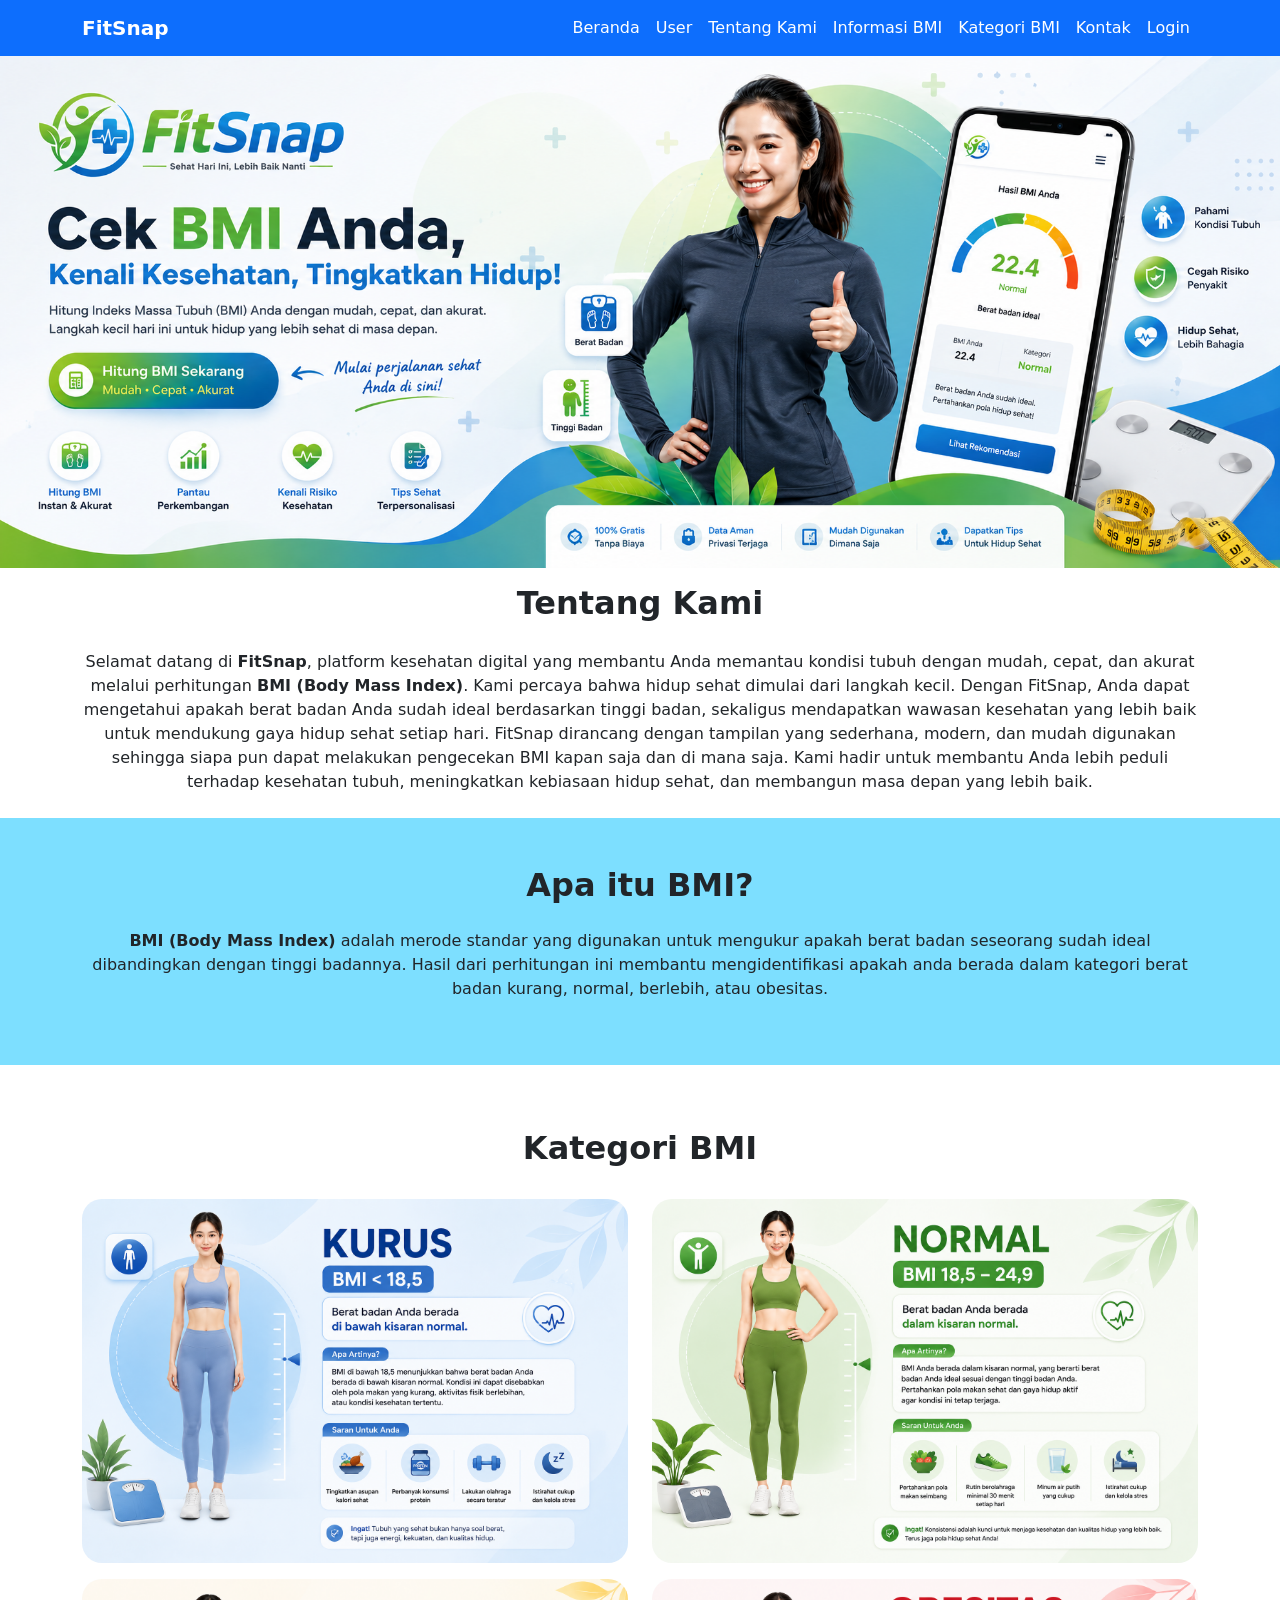
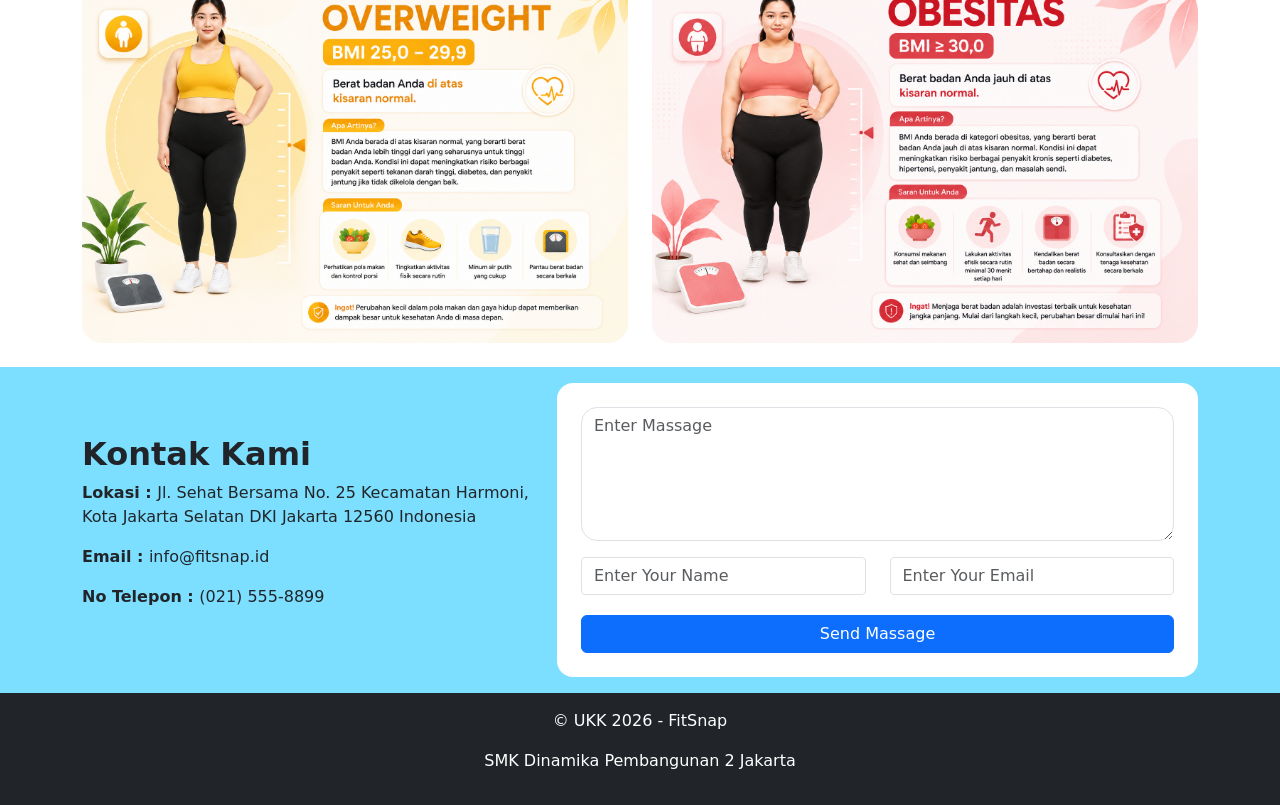
==== index.html @ 86f58594 "fix all fitur" ====
<!doctype html>
<html lang="en">
  <head>
    <meta charset="UTF-8" />
    <meta name="viewport" content="width=device-width, initial-scale=1.0" />
    <title>FitSnap - Dashboard</title>
    <link rel="stylesheet" href="css/bootstrap.min.css" />
    <link rel="stylesheet" type="text/css" href="assets/style.css" />
  </head>
  <body>
    <nav class="navbar navbar-expand-lg sticky-top bg-primary">
      <div class="container">
        <a class="navbar-brand text-white fw-bold" href="#beranda"> FitSnap </a>

        <button
          class="navbar-toggler"
          type="button"
          data-bs-toggle="collapse"
          data-bs-target="#navbarNav"
        >
          <span class="navbar-toggler-icon"></span>
        </button>

        <div class="collapse navbar-collapse" id="navbarNav">
          <div class="navbar-nav ms-auto">
            <a class="nav-link text-white" href="#beranda">Beranda</a>
            <a class="nav-link text-white" href="user.html">User</a>
            <a class="nav-link text-white" href="#tentang-kami">Tentang Kami</a>
            <a class="nav-link text-white" href="#informasi-bmi"
              >Informasi BMI</a
            >
            <a class="nav-link text-white" href="#kategori-bmi">Kategori BMI</a>
            <a class="nav-link text-white" href="#kontak">Kontak</a>
            <a class="nav-link text-white" href="login.html">Login</a>
          </div>
        </div>
      </div>
    </nav>

    <section class="bg-satu" id="beranda">
      <img class="header-img" src="assets/image/header.png" alt="header" />
    </section>

    <section class="bg-satu" id="tentang-kami">
      <div class="container py-2">
        <h2 class="text-center fw-bold mb-4 pt-2">Tentang Kami</h2>
        <p class="text-center pt-1">
          Selamat datang di <b>FitSnap</b>, platform kesehatan digital yang
          membantu Anda memantau kondisi tubuh dengan mudah, cepat, dan akurat
          melalui perhitungan <b>BMI (Body Mass Index)</b>. Kami percaya bahwa hidup
          sehat dimulai dari langkah kecil. Dengan FitSnap, Anda dapat
          mengetahui apakah berat badan Anda sudah ideal berdasarkan tinggi
          badan, sekaligus mendapatkan wawasan kesehatan yang lebih baik untuk
          mendukung gaya hidup sehat setiap hari. FitSnap dirancang dengan
          tampilan yang sederhana, modern, dan mudah digunakan sehingga siapa
          pun dapat melakukan pengecekan BMI kapan saja dan di mana saja. Kami
          hadir untuk membantu Anda lebih peduli terhadap kesehatan tubuh,
          meningkatkan kebiasaan hidup sehat, dan membangun masa depan yang
          lebih baik.
        </p>
      </div>
    </section>

    <section class="bg-dua" id="informasi-bmi">
      <div class="container py-5">
        <h2 class="text-center fw-bold mb-4">Apa itu BMI?</h2>
        <p class="text-center">
          <b>BMI (Body Mass Index)</b> adalah merode standar yang digunakan untuk
          mengukur apakah berat badan seseorang sudah ideal dibandingkan dengan
          tinggi badannya. Hasil dari perhitungan ini membantu mengidentifikasi
          apakah anda berada dalam kategori berat badan kurang, normal,
          berlebih, atau obesitas.
        </p>
      </div>
    </section>

    <section class="bg-satu" id="kategori-bmi">
      <div class="container py-3">
        <div class="row g-4">
          <h2 class="text-center fw-bold mb-4 pt-5">Kategori BMI</h2>
          <div class="col-md-6 my-2">
            <img
              class="img-fluid kategori-img"
              src="assets/image/kurus.png"
              alt="kurus"
            />
          </div>
          <div class="col-md-6 my-2">
            <img
              class="img-fluid kategori-img"
              src="assets/image/normal.png"
              alt="normal"
            />
          </div>
          <div class="col-md-6 my-2">
            <img
              class="img-fluid kategori-img"
              src="assets/image/overwight.png"
              alt="berlebih"
            />
          </div>
          <div class="col-md-6 my-2">
            <img
              class="img-fluid kategori-img"
              src="assets/image/obesitas.png"
              alt="obesitas"
            />
          </div>
        </div>
      </div>
    </section>

    <section class="bg-dua" id="kontak">
      <div class="container py-3">
        <div class="row align-items-center">
          <div class="col-md-5">
            <h2 class="text-start fw-bold">Kontak Kami</h2>
            <p>
              <b>Lokasi : </b>Jl. Sehat Bersama No. 25 Kecamatan Harmoni, Kota
              Jakarta Selatan DKI Jakarta 12560 Indonesia
            </p>
            <p><b>Email : </b>info@fitsnap.id</p>
            <p><b>No Telepon : </b>(021) 555-8899</p>
          </div>

          <div class="col-md-7">
            <div class="card p-4 rounded-4 border-0">
              <textarea
                class="form-control rounded-4 mb-3"
                placeholder="Enter Massage"
                rows="5"
              ></textarea>

              <div class="row">
                <div class="col-md-6 mb-3">
                  <input
                    type="text"
                    placeholder="Enter Your Name"
                    class="form-control rounded-1"
                  />
                </div>
                <div class="col-md-6 mb-3">
                  <input
                    type="email"
                    placeholder="Enter Your Email"
                    class="form-control rounded-1"
                  />
                </div>
                <div class="text-center mt-1">
                    <button class="btn btn-primary w-100">
                        Send Massage
                    </button>
                </div>
              </div>
            </div>
          </div>
        </div>
      </div>
    </section>

    <footer class="text-white bg-dark py-3">
        <div class="container">
            <p class="text-center">&copy; UKK 2026 - FitSnap</p>
            <p class="text-center">SMK Dinamika Pembangunan 2 Jakarta</p>
        </div>
    </footer>

    <script src="js/bootstrap.bundle.min.js"></script>
  </body>
</html>
---- assets/style.css ----
.bg-satu {
  background-color: white;
}

.bg-dua {
  background-color: rgb(125, 223, 255);
}

.bg-tiga {
  background-color: navy;
}

.header-img {
  width: 100%;
  height: auto;
  display: block;
}

.kategori-img {
  width: 100%;
  border-radius: 20px;
  box-shadow: 0 5px 15px rgba(0, 0, 0, 0, 1);
  transition: 0.35s;
}

.kategori-img:hover {
  transform: scale(1.05);
}
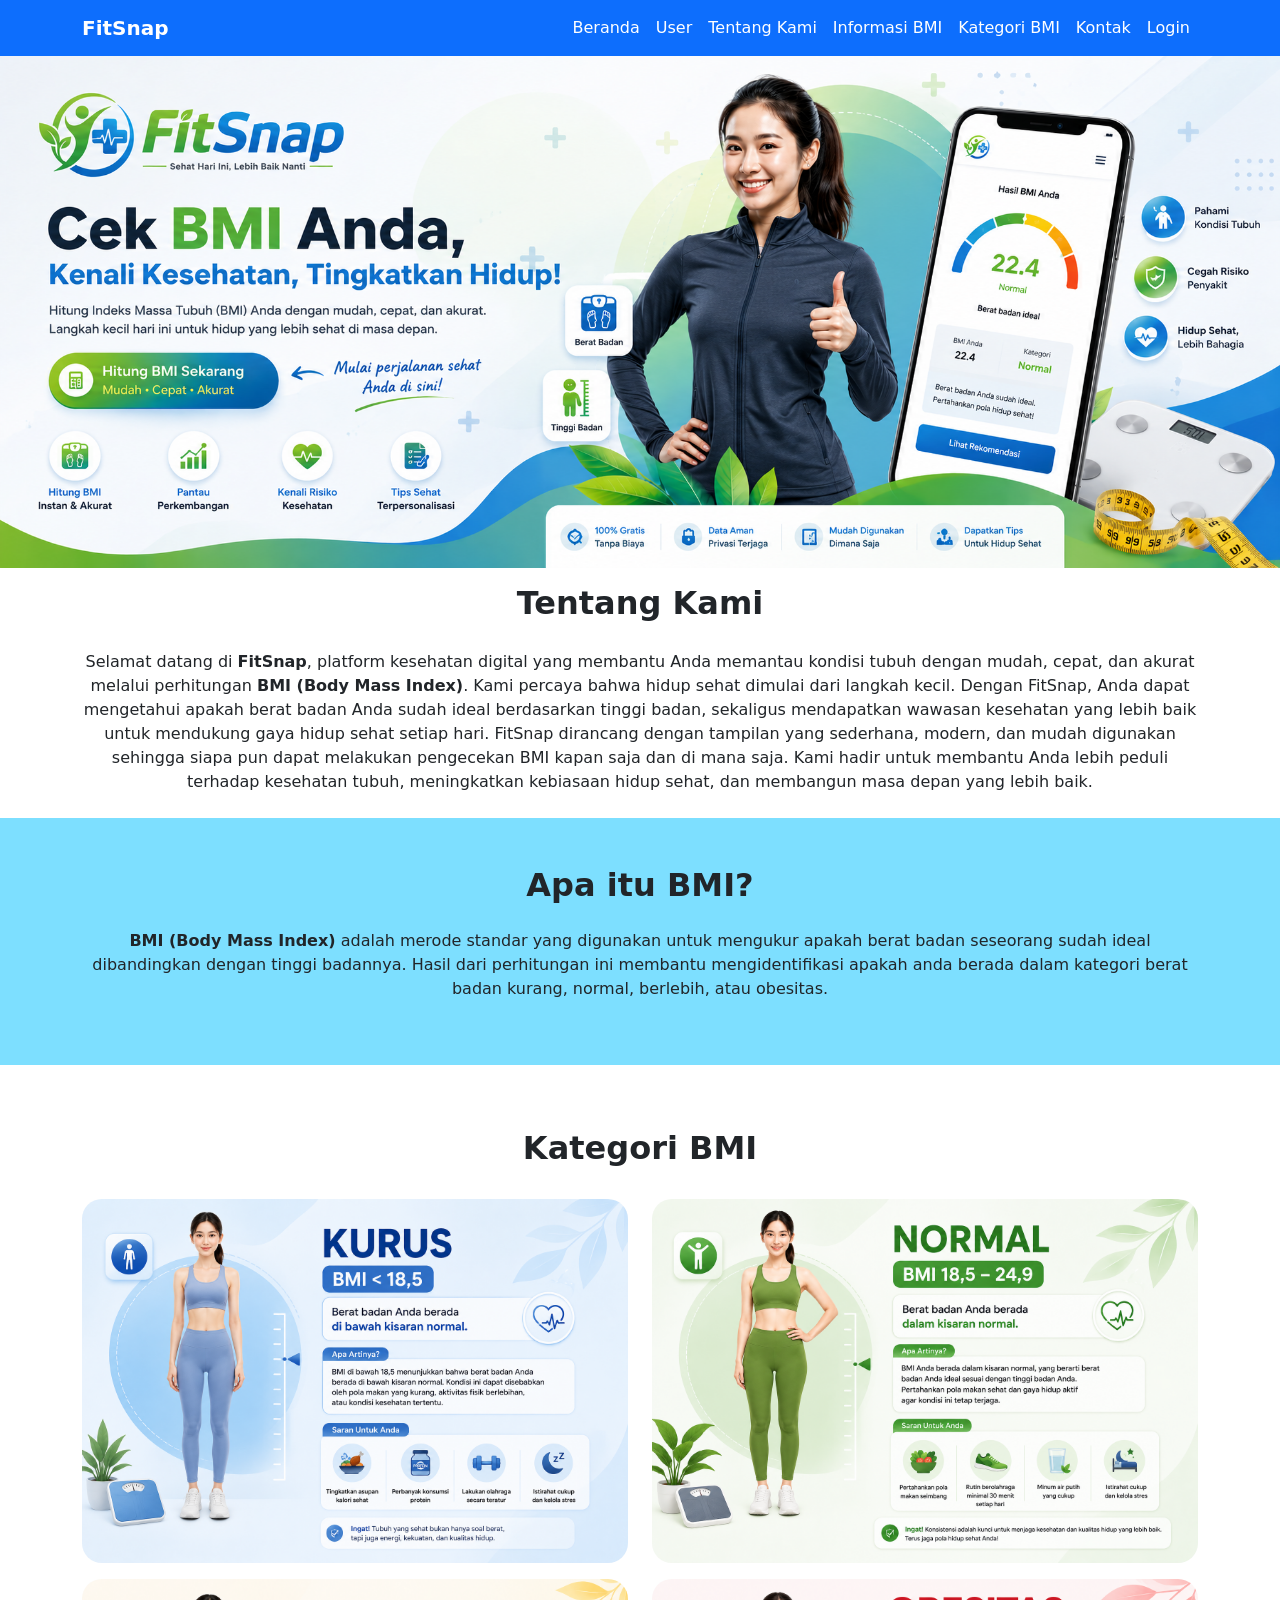
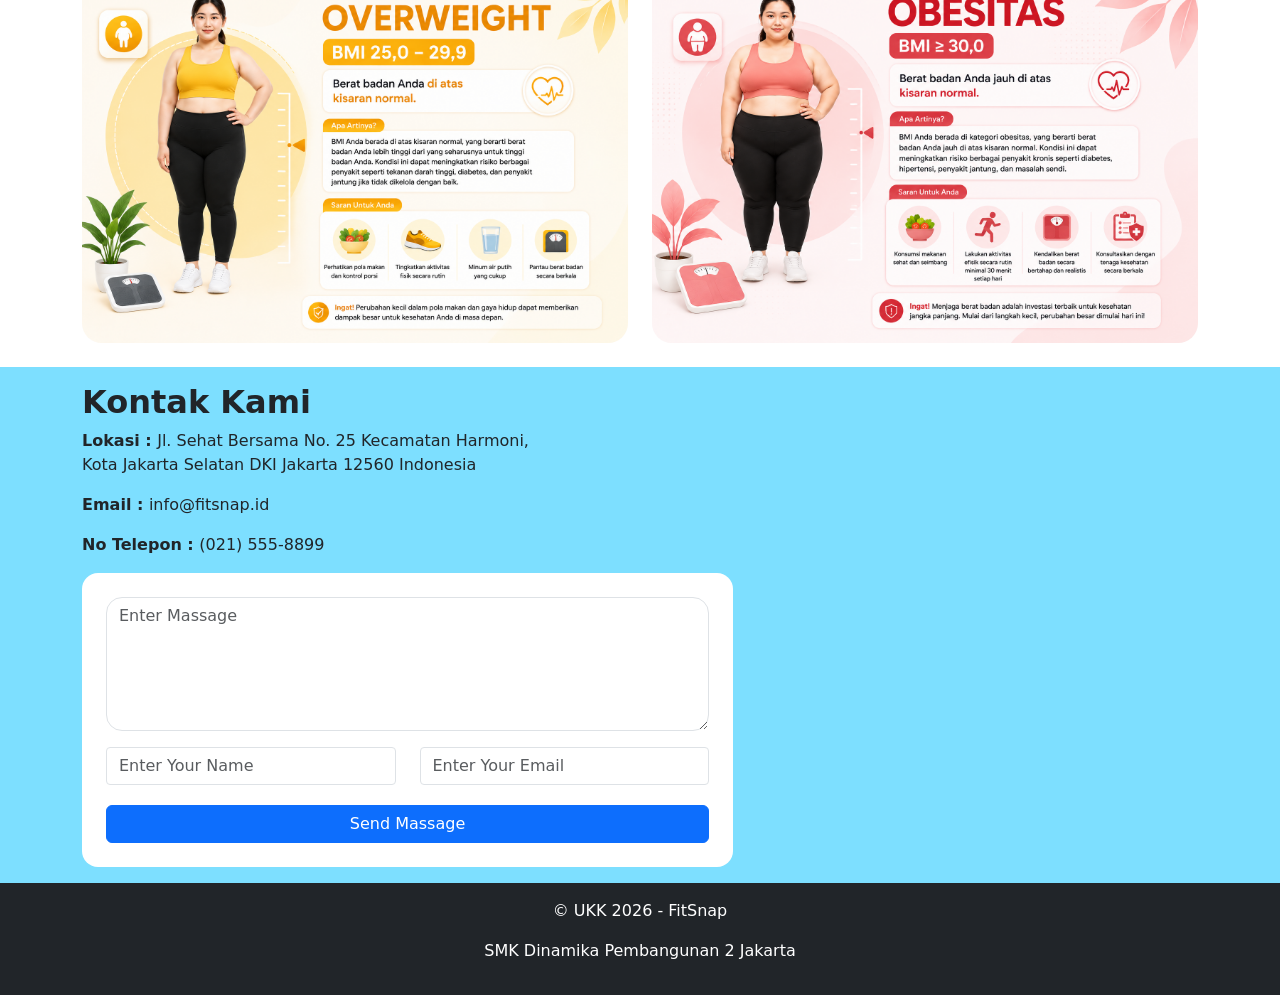
==== commit 6b04cc29: "add form massage" ====
--- a/index.html
+++ b/index.html
@@ -1,170 +1,142 @@
 <!doctype html>
 <html lang="en">
-  <head>
-    <meta charset="UTF-8" />
-    <meta name="viewport" content="width=device-width, initial-scale=1.0" />
-    <title>FitSnap - Dashboard</title>
-    <link rel="stylesheet" href="css/bootstrap.min.css" />
-    <link rel="stylesheet" type="text/css" href="assets/style.css" />
-  </head>
-  <body>
-    <nav class="navbar navbar-expand-lg sticky-top bg-primary">
-      <div class="container">
-        <a class="navbar-brand text-white fw-bold" href="#beranda"> FitSnap </a>
 
-        <button
-          class="navbar-toggler"
-          type="button"
-          data-bs-toggle="collapse"
-          data-bs-target="#navbarNav"
-        >
-          <span class="navbar-toggler-icon"></span>
-        </button>
+<head>
+  <meta charset="UTF-8" />
+  <meta name="viewport" content="width=device-width, initial-scale=1.0" />
+  <title>FitSnap - Dashboard</title>
+  <link rel="stylesheet" href="css/bootstrap.min.css" />
+  <link rel="stylesheet" type="text/css" href="assets/style.css" />
+</head>
 
-        <div class="collapse navbar-collapse" id="navbarNav">
-          <div class="navbar-nav ms-auto">
-            <a class="nav-link text-white" href="#beranda">Beranda</a>
-            <a class="nav-link text-white" href="user.html">User</a>
-            <a class="nav-link text-white" href="#tentang-kami">Tentang Kami</a>
-            <a class="nav-link text-white" href="#informasi-bmi"
-              >Informasi BMI</a
-            >
-            <a class="nav-link text-white" href="#kategori-bmi">Kategori BMI</a>
-            <a class="nav-link text-white" href="#kontak">Kontak</a>
-            <a class="nav-link text-white" href="login.html">Login</a>
-          </div>
+<body>
+  <nav class="navbar navbar-expand-lg sticky-top bg-primary">
+    <div class="container">
+      <a class="navbar-brand text-white fw-bold" href="#beranda"> FitSnap </a>
+
+      <button class="navbar-toggler" type="button" data-bs-toggle="collapse" data-bs-target="#navbarNav">
+        <span class="navbar-toggler-icon"></span>
+      </button>
+
+      <div class="collapse navbar-collapse" id="navbarNav">
+        <div class="navbar-nav ms-auto">
+          <a class="nav-link text-white" href="#beranda">Beranda</a>
+          <a class="nav-link text-white" href="user.html">User</a>
+          <a class="nav-link text-white" href="#tentang-kami">Tentang Kami</a>
+          <a class="nav-link text-white" href="#informasi-bmi">Informasi BMI</a>
+          <a class="nav-link text-white" href="#kategori-bmi">Kategori BMI</a>
+          <a class="nav-link text-white" href="#kontak">Kontak</a>
+          <a class="nav-link text-white" href="login.html">Login</a>
         </div>
       </div>
-    </nav>
+    </div>
+  </nav>
 
-    <section class="bg-satu" id="beranda">
-      <img class="header-img" src="assets/image/header.png" alt="header" />
-    </section>
+  <section class="bg-satu" id="beranda">
+    <img class="header-img" src="assets/image/header.png" alt="header" />
+  </section>
 
-    <section class="bg-satu" id="tentang-kami">
-      <div class="container py-2">
-        <h2 class="text-center fw-bold mb-4 pt-2">Tentang Kami</h2>
-        <p class="text-center pt-1">
-          Selamat datang di <b>FitSnap</b>, platform kesehatan digital yang
-          membantu Anda memantau kondisi tubuh dengan mudah, cepat, dan akurat
-          melalui perhitungan <b>BMI (Body Mass Index)</b>. Kami percaya bahwa hidup
-          sehat dimulai dari langkah kecil. Dengan FitSnap, Anda dapat
-          mengetahui apakah berat badan Anda sudah ideal berdasarkan tinggi
-          badan, sekaligus mendapatkan wawasan kesehatan yang lebih baik untuk
-          mendukung gaya hidup sehat setiap hari. FitSnap dirancang dengan
-          tampilan yang sederhana, modern, dan mudah digunakan sehingga siapa
-          pun dapat melakukan pengecekan BMI kapan saja dan di mana saja. Kami
-          hadir untuk membantu Anda lebih peduli terhadap kesehatan tubuh,
-          meningkatkan kebiasaan hidup sehat, dan membangun masa depan yang
-          lebih baik.
-        </p>
-      </div>
-    </section>
+  <section class="bg-satu" id="tentang-kami">
+    <div class="container py-2">
+      <h2 class="text-center fw-bold mb-4 pt-2">Tentang Kami</h2>
+      <p class="text-center pt-1">
+        Selamat datang di <b>FitSnap</b>, platform kesehatan digital yang
+        membantu Anda memantau kondisi tubuh dengan mudah, cepat, dan akurat
+        melalui perhitungan <b>BMI (Body Mass Index)</b>. Kami percaya bahwa hidup
+        sehat dimulai dari langkah kecil. Dengan FitSnap, Anda dapat
+        mengetahui apakah berat badan Anda sudah ideal berdasarkan tinggi
+        badan, sekaligus mendapatkan wawasan kesehatan yang lebih baik untuk
+        mendukung gaya hidup sehat setiap hari. FitSnap dirancang dengan
+        tampilan yang sederhana, modern, dan mudah digunakan sehingga siapa
+        pun dapat melakukan pengecekan BMI kapan saja dan di mana saja. Kami
+        hadir untuk membantu Anda lebih peduli terhadap kesehatan tubuh,
+        meningkatkan kebiasaan hidup sehat, dan membangun masa depan yang
+        lebih baik.
+      </p>
+    </div>
+  </section>
 
-    <section class="bg-dua" id="informasi-bmi">
-      <div class="container py-5">
-        <h2 class="text-center fw-bold mb-4">Apa itu BMI?</h2>
-        <p class="text-center">
-          <b>BMI (Body Mass Index)</b> adalah merode standar yang digunakan untuk
-          mengukur apakah berat badan seseorang sudah ideal dibandingkan dengan
-          tinggi badannya. Hasil dari perhitungan ini membantu mengidentifikasi
-          apakah anda berada dalam kategori berat badan kurang, normal,
-          berlebih, atau obesitas.
-        </p>
-      </div>
-    </section>
+  <section class="bg-dua" id="informasi-bmi">
+    <div class="container py-5">
+      <h2 class="text-center fw-bold mb-4">Apa itu BMI?</h2>
+      <p class="text-center">
+        <b>BMI (Body Mass Index)</b> adalah merode standar yang digunakan untuk
+        mengukur apakah berat badan seseorang sudah ideal dibandingkan dengan
+        tinggi badannya. Hasil dari perhitungan ini membantu mengidentifikasi
+        apakah anda berada dalam kategori berat badan kurang, normal,
+        berlebih, atau obesitas.
+      </p>
+    </div>
+  </section>
 
-    <section class="bg-satu" id="kategori-bmi">
-      <div class="container py-3">
-        <div class="row g-4">
-          <h2 class="text-center fw-bold mb-4 pt-5">Kategori BMI</h2>
-          <div class="col-md-6 my-2">
-            <img
-              class="img-fluid kategori-img"
-              src="assets/image/kurus.png"
-              alt="kurus"
-            />
-          </div>
-          <div class="col-md-6 my-2">
-            <img
-              class="img-fluid kategori-img"
-              src="assets/image/normal.png"
-              alt="normal"
-            />
-          </div>
-          <div class="col-md-6 my-2">
-            <img
-              class="img-fluid kategori-img"
-              src="assets/image/overwight.png"
-              alt="berlebih"
-            />
-          </div>
-          <div class="col-md-6 my-2">
-            <img
-              class="img-fluid kategori-img"
-              src="assets/image/obesitas.png"
-              alt="obesitas"
-            />
-          </div>
+  <section class="bg-satu" id="kategori-bmi">
+    <div class="container py-3">
+      <div class="row g-4">
+        <h2 class="text-center fw-bold mb-4 pt-5">Kategori BMI</h2>
+        <div class="col-md-6 my-2">
+          <img class="img-fluid kategori-img" src="assets/image/kurus.png" alt="kurus" />
+        </div>
+        <div class="col-md-6 my-2">
+          <img class="img-fluid kategori-img" src="assets/image/normal.png" alt="normal" />
+        </div>
+        <div class="col-md-6 my-2">
+          <img class="img-fluid kategori-img" src="assets/image/overwight.png" alt="berlebih" />
+        </div>
+        <div class="col-md-6 my-2">
+          <img class="img-fluid kategori-img" src="assets/image/obesitas.png" alt="obesitas" />
         </div>
       </div>
-    </section>
+    </div>
+  </section>
 
-    <section class="bg-dua" id="kontak">
-      <div class="container py-3">
-        <div class="row align-items-center">
-          <div class="col-md-5">
-            <h2 class="text-start fw-bold">Kontak Kami</h2>
-            <p>
-              <b>Lokasi : </b>Jl. Sehat Bersama No. 25 Kecamatan Harmoni, Kota
-              Jakarta Selatan DKI Jakarta 12560 Indonesia
-            </p>
-            <p><b>Email : </b>info@fitsnap.id</p>
-            <p><b>No Telepon : </b>(021) 555-8899</p>
-          </div>
+  <section class="bg-dua" id="kontak">
+    <div class="container py-3">
+      <div class="row align-items-center">
+        <div class="col-md-5">
+          <h2 class="text-start fw-bold">Kontak Kami</h2>
+          <p>
+            <b>Lokasi : </b>Jl. Sehat Bersama No. 25 Kecamatan Harmoni, Kota
+            Jakarta Selatan DKI Jakarta 12560 Indonesia
+          </p>
+          <p><b>Email : </b>info@fitsnap.id</p>
+          <p><b>No Telepon : </b>(021) 555-8899</p>
+        </div>
 
+        <form action="https://formspree.io/f/mpqnbra" method="post">
           <div class="col-md-7">
             <div class="card p-4 rounded-4 border-0">
-              <textarea
-                class="form-control rounded-4 mb-3"
-                placeholder="Enter Massage"
-                rows="5"
-              ></textarea>
+              <textarea id="massage" class="form-control rounded-4 mb-3" placeholder="Enter Massage"
+                rows="5"></textarea>
 
               <div class="row">
                 <div class="col-md-6 mb-3">
-                  <input
-                    type="text"
-                    placeholder="Enter Your Name"
-                    class="form-control rounded-1"
-                  />
+                  <input id="name" type="text" placeholder="Enter Your Name" class="form-control rounded-1" />
                 </div>
                 <div class="col-md-6 mb-3">
-                  <input
-                    type="email"
-                    placeholder="Enter Your Email"
-                    class="form-control rounded-1"
-                  />
+                  <input id="email" type="email" placeholder="Enter Your Email" class="form-control rounded-1" />
                 </div>
                 <div class="text-center mt-1">
-                    <button class="btn btn-primary w-100">
-                        Send Massage
-                    </button>
+                  <button type="submit" class="btn btn-primary w-100">
+                    Send Massage
+                  </button>
                 </div>
               </div>
             </div>
           </div>
-        </div>
+        </form>
+
       </div>
-    </section>
+    </div>
+  </section>
 
-    <footer class="text-white bg-dark py-3">
-        <div class="container">
-            <p class="text-center">&copy; UKK 2026 - FitSnap</p>
-            <p class="text-center">SMK Dinamika Pembangunan 2 Jakarta</p>
-        </div>
-    </footer>
+  <footer class="text-white bg-dark py-3">
+    <div class="container">
+      <p class="text-center">&copy; UKK 2026 - FitSnap</p>
+      <p class="text-center">SMK Dinamika Pembangunan 2 Jakarta</p>
+    </div>
+  </footer>
 
-    <script src="js/bootstrap.bundle.min.js"></script>
-  </body>
-</html>
+  <script src="js/bootstrap.bundle.min.js"></script>
+</body>
+
+</html>
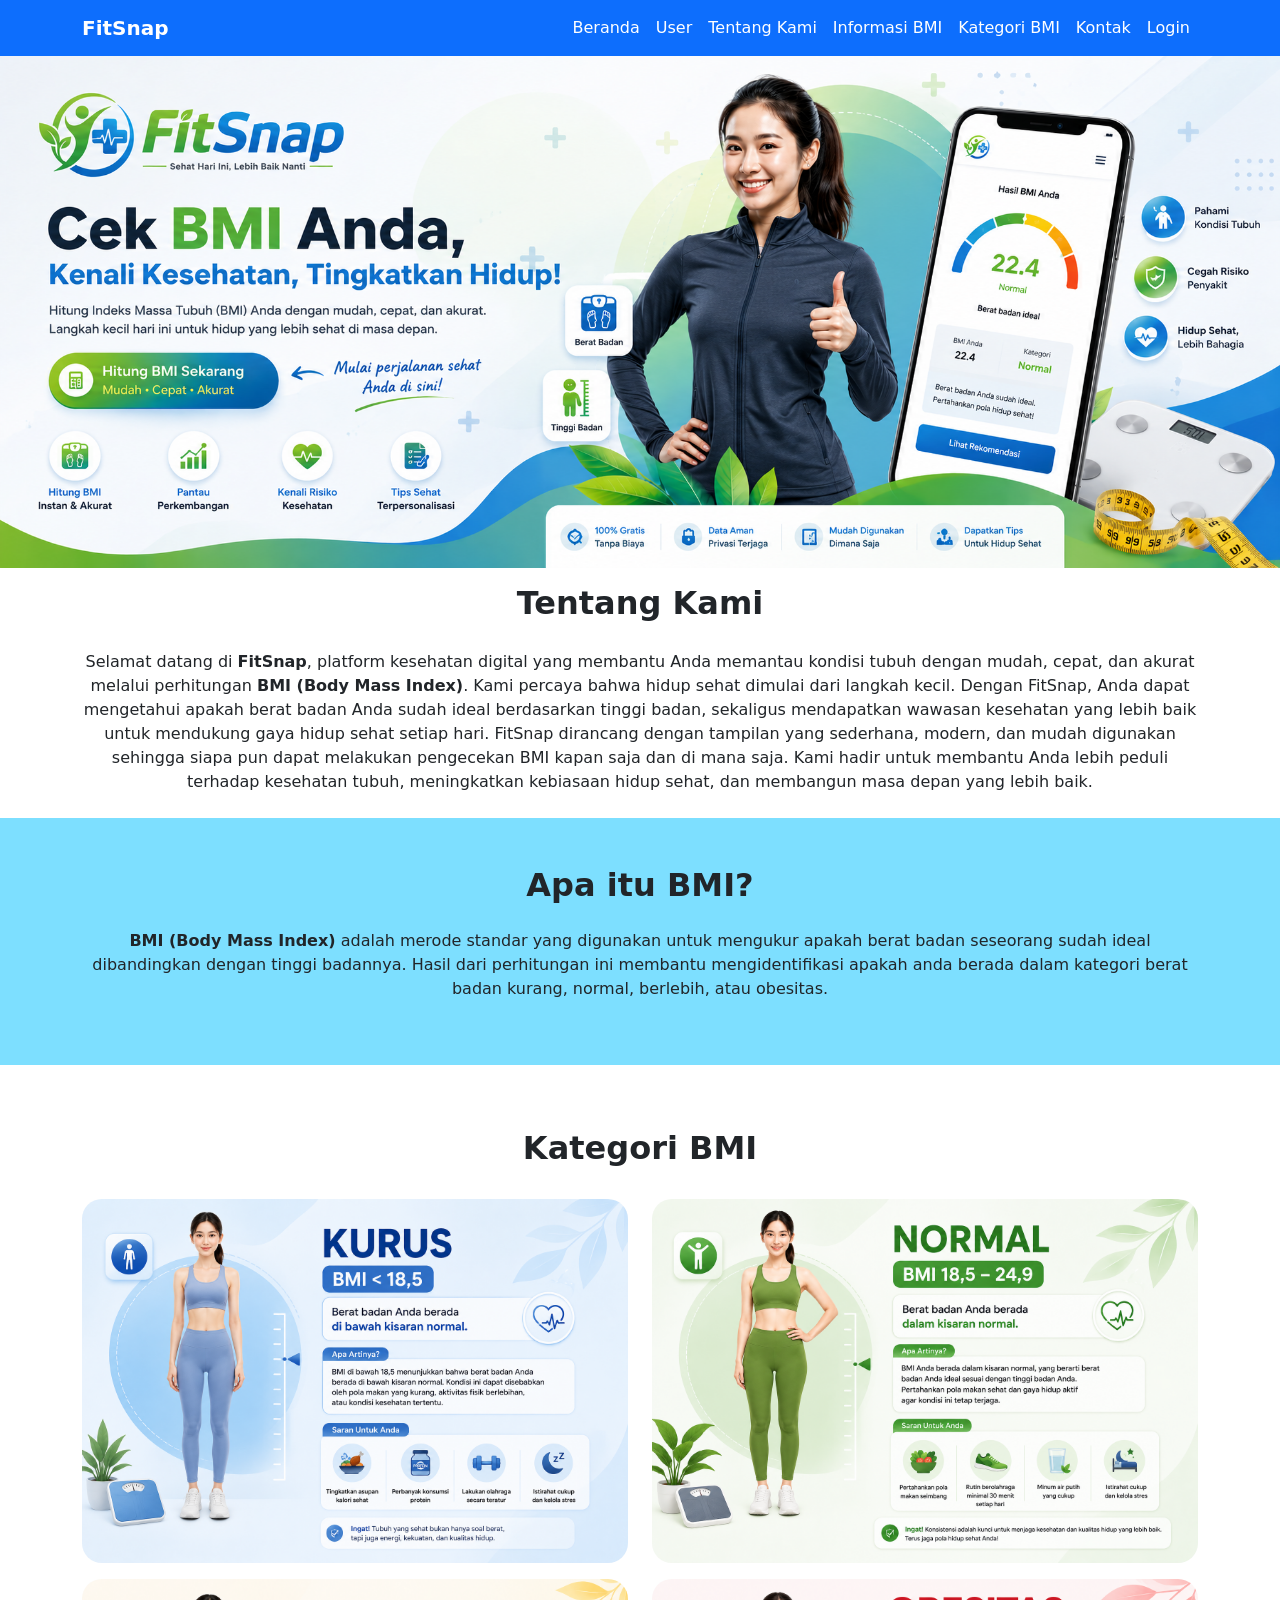
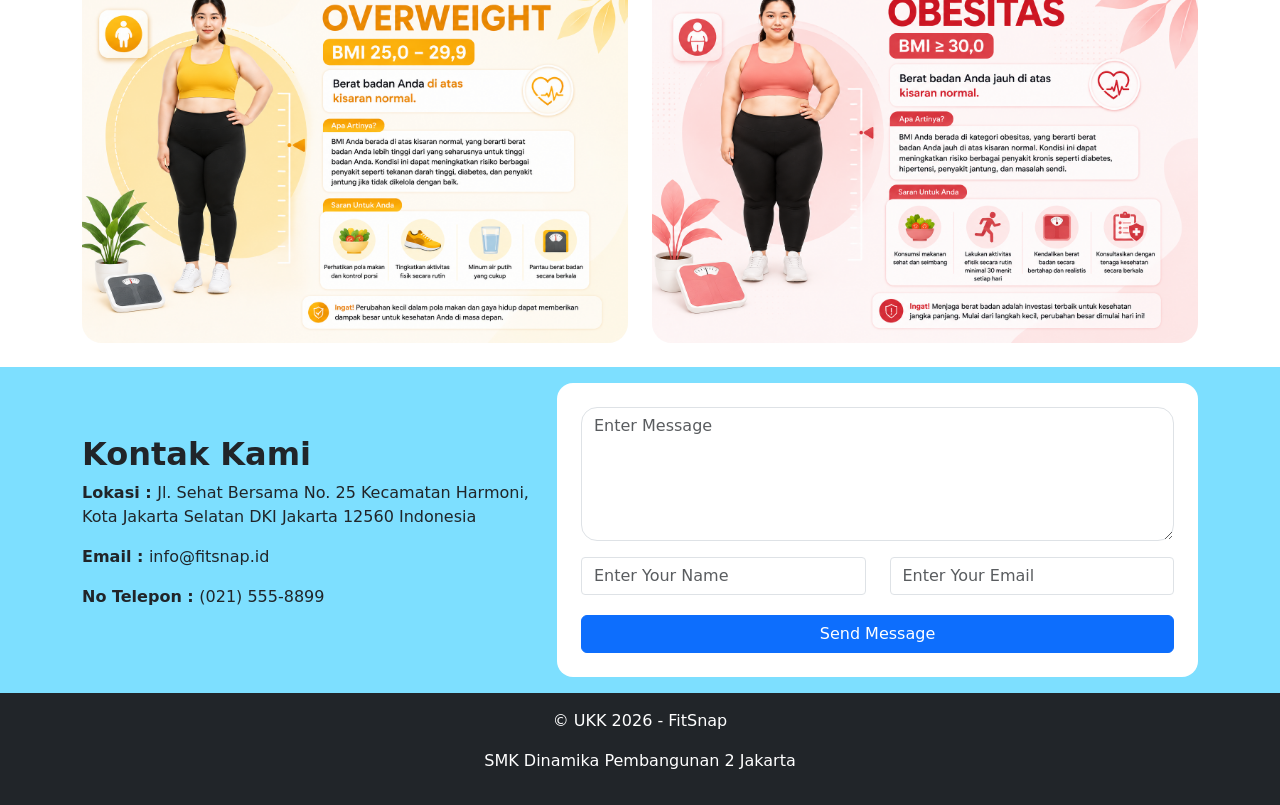
==== commit 09c6ca4f: "fix form massage" ====
--- a/index.html
+++ b/index.html
@@ -102,30 +102,40 @@
           <p><b>No Telepon : </b>(021) 555-8899</p>
         </div>
 
-        <form action="https://formspree.io/f/mpqnbra" method="post">
-          <div class="col-md-7">
-            <div class="card p-4 rounded-4 border-0">
-              <textarea id="massage" class="form-control rounded-4 mb-3" placeholder="Enter Massage"
+
+        <div class="col-md-7">
+          <div class="card p-4 rounded-4 border-0">
+            <form action="https://formspree.io/f/mpqnpbra" method="POST">
+
+              <textarea name="message" id="message" class="form-control rounded-4 mb-3" placeholder="Enter Message"
                 rows="5"></textarea>
 
               <div class="row">
+
                 <div class="col-md-6 mb-3">
-                  <input id="name" type="text" placeholder="Enter Your Name" class="form-control rounded-1" />
+                  <input name="name" id="name" type="text" placeholder="Enter Your Name"
+                    class="form-control rounded-1" />
                 </div>
+
                 <div class="col-md-6 mb-3">
-                  <input id="email" type="email" placeholder="Enter Your Email" class="form-control rounded-1" />
+                  <input name="email" id="email" type="email" placeholder="Enter Your Email"
+                    class="form-control rounded-1" />
                 </div>
-                <div class="text-center mt-1">
-                  <button type="submit" class="btn btn-primary w-100">
-                    Send Massage
-                  </button>
-                </div>
+
               </div>
-            </div>
+
+              <div class="text-center mt-1">
+                <button type="submit" class="btn btn-primary w-100">
+                  Send Message
+                </button>
+              </div>
+
+            </form>
           </div>
-        </form>
-
+        </div>
       </div>
+    </div>
+    </div>
     </div>
   </section>
 
